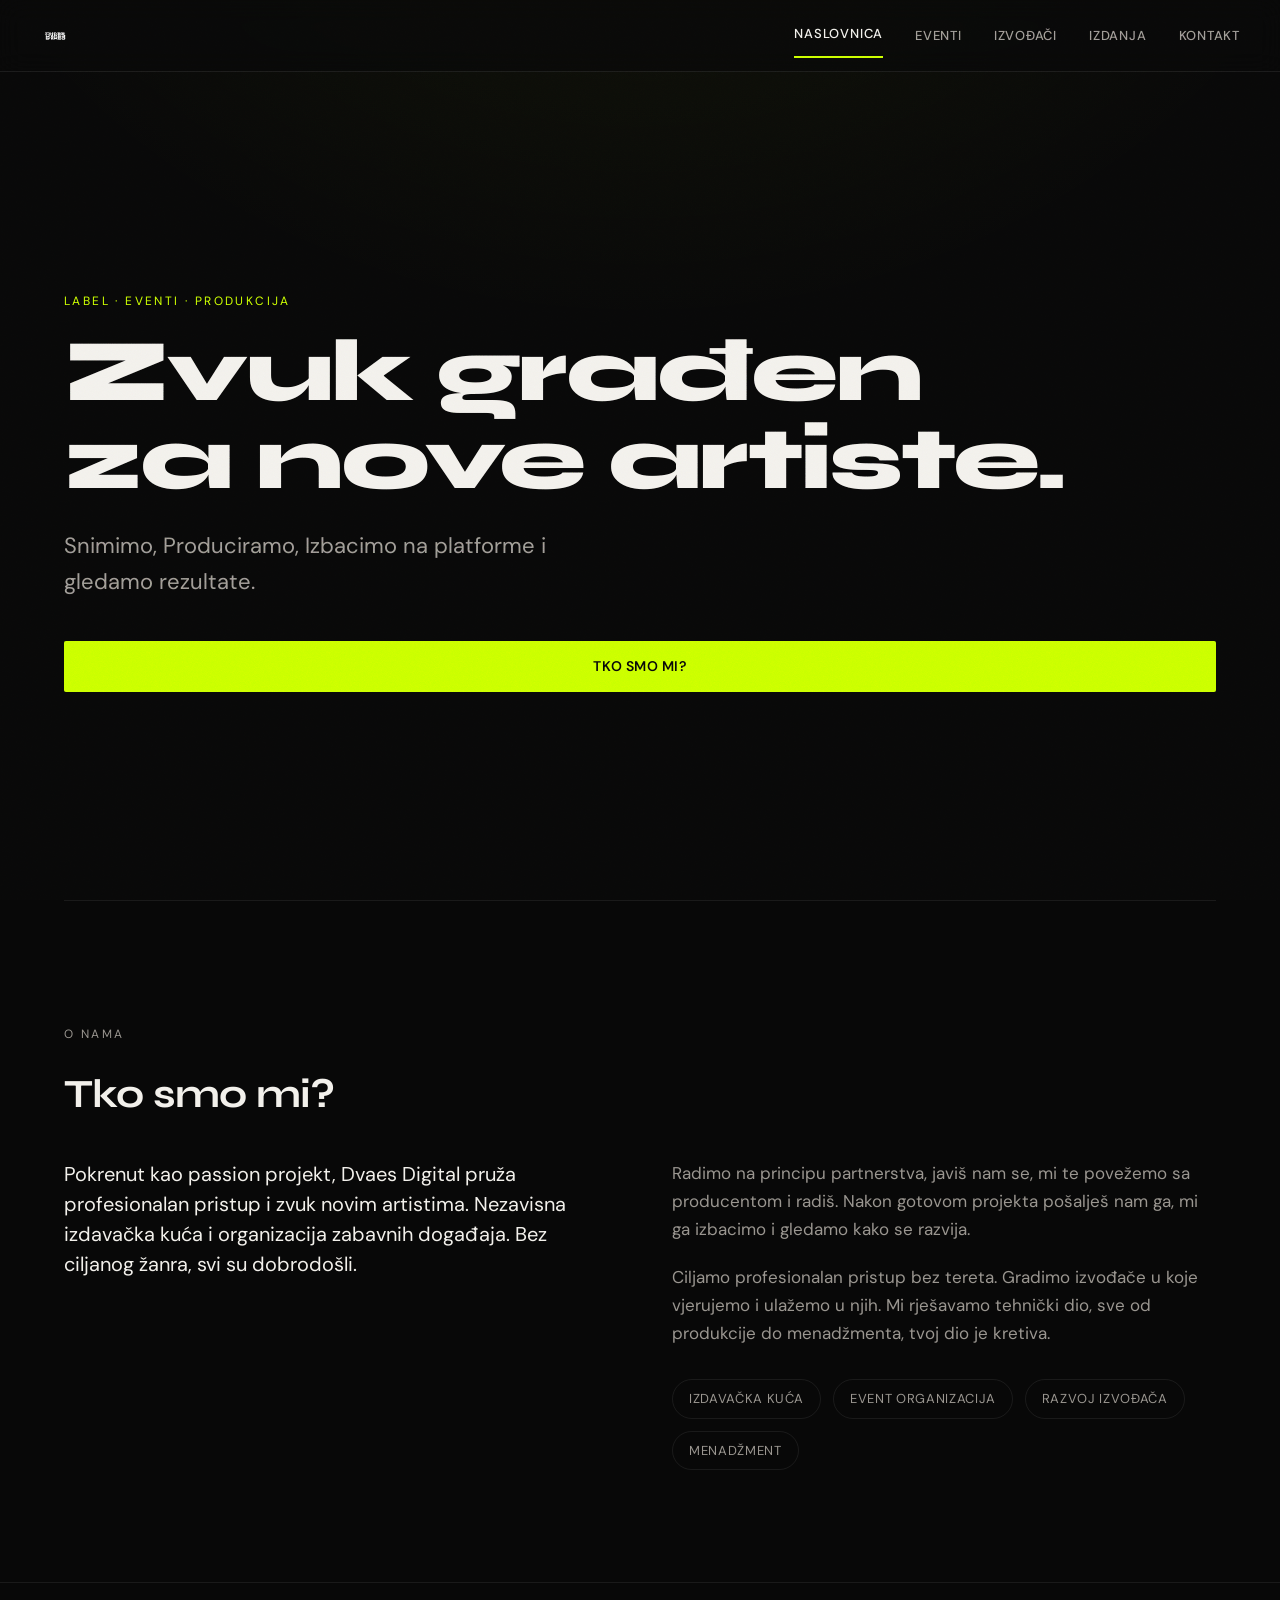
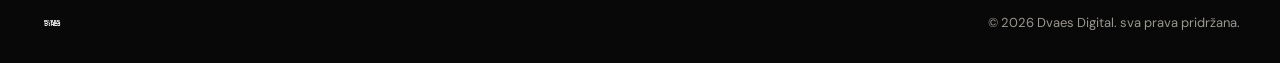
==== index.html @ 8354d645 "Add files via upload" ====
<!DOCTYPE html>
<html lang="en">
  <head>
    <meta charset="UTF-8" />
    <meta
      name="viewport"
      content="width=device-width, initial-scale=1.0, viewport-fit=cover"
    />
    <meta name="theme-color" content="#080808" />
    <meta name="color-scheme" content="dark" />
    <meta
      name="description"
      content="Dvaes Digital — independent label and event organization."
    />
    <title>Dvaes Digital — Label &amp; Events</title>
    <link rel="preconnect" href="https://fonts.googleapis.com" />
    <link rel="preconnect" href="https://fonts.gstatic.com" crossorigin />
    <link
      href="https://fonts.googleapis.com/css2?family=DM+Sans:ital,opsz,wght@0,9..40,400;0,9..40,500;0,9..40,600;1,9..40,400&family=Syne:wght@700;800&display=swap"
      rel="stylesheet"
    />
    <link rel="stylesheet" href="css/styles.css" />
  </head>
  <body class="grain-bg">
    <header class="site-header">
      <a href="index.html" class="logo">
        <img src="logo.png" alt="Dvaes Digital" class="logo__img" />
      </a>
      <button
        type="button"
        class="nav-toggle"
        aria-expanded="false"
        aria-controls="site-nav"
      >
        -
      </button>
      <nav id="site-nav" aria-label="Main">
        <ul class="site-nav">
          <li><a href="index.html" aria-current="page">Naslovnica</a></li>
          <li><a href="events.html">Eventi</a></li>
          <li><a href="artists.html">Izvođači</a></li>
          <li><a href="releases.html">Izdanja</a></li>
          <li><a href="contact.html">Kontakt</a></li>
        </ul>
      </nav>
    </header>

    <main>
      <section class="hero container">
        <p class="hero-eyebrow">Label · Eventi · Produkcija</p>
        <h1 class="hero-title">Zvuk građen za nove artiste.</h1>
        <p class="hero-tagline">
          Snimimo, Produciramo, Izbacimo na platforme i
          gledamo rezultate.
        </p>
        <a href="#who-we-are" class="hero-cta">Tko smo mi?</a>
      </section>

      <section id="who-we-are" class="section container">
        <p class="section-label">O nama</p>
        <h2 class="section-title">Tko smo mi?</h2>
        <div class="who-grid">
          <p class="who-lead">
            Pokrenut kao passion projekt, Dvaes Digital pruža profesionalan pristup i zvuk novim artistima. Nezavisna izdavačka kuća i organizacija zabavnih događaja.
            Bez ciljanog žanra, svi su dobrodošli.
          </p>
          <div class="who-body">
            <p>
              Radimo na principu partnerstva, javiš nam se, mi te povežemo sa producentom i radiš. Nakon gotovom projekta pošalješ nam ga, mi ga izbacimo i gledamo kako se razvija.
            </p>
            <p>
              Ciljamo profesionalan pristup bez tereta. Gradimo izvođače u koje vjerujemo i ulažemo u njih. Mi rješavamo tehnički dio, sve od produkcije do menadžmenta, tvoj dio je kretiva.
            </p>
            <div class="who-pillars">
              <span class="pillar">Izdavačka kuća</span>
              <span class="pillar">Event Organizacija</span>
              <span class="pillar">Razvoj izvođača</span>
			  <span class="pillar">Menadžment</span>
            </div>
          </div>
        </div>
      </section>
    </main>

    <footer class="site-footer">
      <a href="index.html" class="logo">
        <img src="logo.png" alt="Dvaes Digital" class="logo__img logo__img--footer" />
      </a>
      <span>&copy; <span id="year"></span> Dvaes Digital. sva prava pridržana.</span>
    </footer>

    <script>
      document.getElementById("year").textContent = new Date().getFullYear();
    </script>
    <script src="js/main.js"></script>
  </body>
</html>
---- css/styles.css ----
/* Dvaes Digital — shared styles */

:root {
  --bg: #080808;
  --bg-elevated: #121212;
  --text: #f2f0eb;
  --text-muted: #9a9690;
  --accent: #c8ff00;
  --accent-dim: rgba(200, 255, 0, 0.15);
  --border: rgba(242, 240, 235, 0.08);
  --font-display: "Syne", system-ui, sans-serif;
  --font-body: "DM Sans", system-ui, sans-serif;
  --nav-height: 3.75rem;
  --max-width: 72rem;
  --page-pad: max(1rem, env(safe-area-inset-left, 0px));
  --page-pad-right: max(1rem, env(safe-area-inset-right, 0px));
  --tap-min: 2.75rem;
  --nav-break: 56.25rem;
  --header-offset: calc(var(--nav-height) + env(safe-area-inset-top, 0px));
}

@media (min-width: 768px) {
  :root {
    --nav-height: 4.5rem;
  }
}

*,
*::before,
*::after {
  box-sizing: border-box;
}

html {
  scroll-behavior: smooth;
  -webkit-text-size-adjust: 100%;
  text-size-adjust: 100%;
  overflow-x: clip;
}

body {
  margin: 0;
  min-height: 100vh;
  min-height: 100dvh;
  font-family: var(--font-body);
  font-size: clamp(1rem, 0.95rem + 0.25vw, 1.0625rem);
  line-height: 1.65;
  color: var(--text);
  background-color: var(--bg);
  position: relative;
  overflow-x: clip;
}

body.nav-open {
  overflow: hidden;
}

@media (prefers-reduced-motion: reduce) {
  html {
    scroll-behavior: auto;
  }

  *,
  *::before,
  *::after {
    animation-duration: 0.01ms !important;
    animation-iteration-count: 1 !important;
    transition-duration: 0.01ms !important;
  }
}

/* Film grain overlay */
body::before {
  content: "";
  position: fixed;
  inset: 0;
  z-index: 9999;
  pointer-events: none;
  opacity: 0.35;
  background-image: url("data:image/svg+xml,%3Csvg viewBox='0 0 256 256' xmlns='http://www.w3.org/2000/svg'%3E%3Cfilter id='n'%3E%3CfeTurbulence type='fractalNoise' baseFrequency='0.85' numOctaves='4' stitchTiles='stitch'/%3E%3C/filter%3E%3Crect width='100%25' height='100%25' filter='url(%23n)'/%3E%3C/svg%3E");
  background-repeat: repeat;
  background-size: 180px 180px;
  mix-blend-mode: overlay;
}

.grain-bg {
  position: relative;
  background:
    radial-gradient(ellipse 120% 80% at 50% -20%, rgba(200, 255, 0, 0.06), transparent 50%),
    var(--bg);
}

a {
  color: inherit;
  text-decoration: none;
}

img {
  max-width: 100%;
  height: auto;
  display: block;
}

/* Navigation */
.site-header {
  position: fixed;
  top: 0;
  left: 0;
  right: 0;
  z-index: 100;
  min-height: var(--header-offset);
  display: flex;
  align-items: center;
  justify-content: space-between;
  padding-top: env(safe-area-inset-top, 0px);
  padding-bottom: 0;
  padding-left: max(clamp(1rem, 4vw, 2.5rem), env(safe-area-inset-left, 0px));
  padding-right: max(clamp(1rem, 4vw, 2.5rem), env(safe-area-inset-right, 0px));
  background: rgba(8, 8, 8, 0.75);
  backdrop-filter: blur(12px);
  -webkit-backdrop-filter: blur(12px);
  border-bottom: 1px solid var(--border);
  gap: 0.75rem;
}

.site-header .logo {
  min-width: 0;
  max-width: 55%;
}

.logo {
  display: inline-flex;
  align-items: center;
  flex-shrink: 0;
  line-height: 0;
}

.logo__img {
  display: block;
  width: auto;
  height: clamp(1.375rem, 3.2vw, 1.875rem);
  max-width: min(10.5rem, 38vw);
  object-fit: contain;
  object-position: left center;
}

.logo__img--footer {
  height: clamp(1.25rem, 2.5vw, 1.5rem);
  max-width: min(8.5rem, 32vw);
  opacity: 0.92;
}

.nav-toggle {
  display: none;
  flex-shrink: 0;
  background: none;
  border: 1px solid var(--border);
  color: var(--text);
  min-height: var(--tap-min);
  min-width: var(--tap-min);
  padding: 0.5rem 0.875rem;
  font-family: var(--font-body);
  font-size: 0.875rem;
  cursor: pointer;
  border-radius: 4px;
  -webkit-tap-highlight-color: transparent;
}

.site-nav {
  display: flex;
  gap: clamp(1rem, 3vw, 2rem);
  list-style: none;
  margin: 0;
  padding: 0;
}

.site-nav a {
  display: inline-flex;
  align-items: center;
  min-height: var(--tap-min);
  font-size: 0.8125rem;
  font-weight: 500;
  letter-spacing: 0.06em;
  text-transform: uppercase;
  color: var(--text-muted);
  transition: color 0.2s;
  -webkit-tap-highlight-color: transparent;
}

.site-nav a:hover,
.site-nav a[aria-current="page"] {
  color: var(--text);
}

.site-nav a[aria-current="page"] {
  box-shadow: inset 0 -2px 0 var(--accent);
  padding-bottom: 0.25rem;
}

main {
  padding-top: var(--header-offset);
}

.container {
  width: min(100% - var(--page-pad) - var(--page-pad-right), var(--max-width));
  margin-inline: auto;
  padding-inline: 0;
}

/* Landing hero */
.hero {
  min-height: calc(100vh - var(--header-offset));
  min-height: calc(100dvh - var(--header-offset));
  display: flex;
  flex-direction: column;
  justify-content: center;
  padding: clamp(2rem, 8vw, 6rem) 0;
}

.hero-eyebrow {
  font-size: 0.75rem;
  letter-spacing: 0.2em;
  text-transform: uppercase;
  color: var(--accent);
  margin-bottom: 1rem;
}

.hero-title {
  font-family: var(--font-display);
  font-weight: 800;
  font-size: clamp(2rem, 8vw + 0.5rem, 5.5rem);
  line-height: 1;
  letter-spacing: -0.03em;
  margin: 0 0 1.5rem;
  max-width: 14ch;
  text-wrap: balance;
}

.hero-tagline {
  font-size: clamp(1.125rem, 2.5vw, 1.375rem);
  color: var(--text-muted);
  max-width: 36ch;
  margin: 0 0 2.5rem;
}

.hero-cta {
  display: inline-flex;
  align-items: center;
  justify-content: center;
  gap: 0.5rem;
  min-height: var(--tap-min);
  padding: 0.875rem 1.5rem;
  -webkit-tap-highlight-color: transparent;
  background: var(--accent);
  color: var(--bg);
  font-weight: 600;
  font-size: 0.875rem;
  letter-spacing: 0.04em;
  text-transform: uppercase;
  border-radius: 2px;
  transition: transform 0.2s, box-shadow 0.2s;
}

.hero-cta:hover {
  transform: translateY(-2px);
  box-shadow: 0 8px 24px var(--accent-dim);
}

/* Who we are */
.section {
  padding: clamp(4rem, 10vw, 7rem) 0;
  border-top: 1px solid var(--border);
}

.section-label {
  font-size: 0.75rem;
  letter-spacing: 0.2em;
  text-transform: uppercase;
  color: var(--text-muted);
  margin-bottom: 1rem;
}

.section-title {
  font-family: var(--font-display);
  font-weight: 700;
  font-size: clamp(1.75rem, 4vw, 2.5rem);
  letter-spacing: -0.02em;
  margin: 0 0 2rem;
}

.who-grid {
  display: grid;
  gap: 2.5rem;
}

@media (min-width: 768px) {
  .who-grid {
    grid-template-columns: 1fr 1fr;
    gap: 4rem;
    align-items: start;
  }
}

.who-lead {
  font-size: clamp(1.0625rem, 2vw + 0.5rem, 1.25rem);
  line-height: 1.5;
  margin: 0;
}

.who-body p {
  margin: 0 0 1.25rem;
  color: var(--text-muted);
}

.who-pillars {
  display: flex;
  flex-wrap: wrap;
  gap: 0.75rem;
  margin-top: 2rem;
}

.pillar {
  padding: 0.5rem 1rem;
  border: 1px solid var(--border);
  font-size: 0.8125rem;
  letter-spacing: 0.05em;
  text-transform: uppercase;
  color: var(--text-muted);
  border-radius: 999px;
}

/* Page header (inner pages) */
.page-hero {
  padding: clamp(3rem, 8vw, 5rem) 0 clamp(2rem, 5vw, 3rem);
}

.page-hero h1 {
  font-family: var(--font-display);
  font-weight: 800;
  font-size: clamp(2.25rem, 6vw, 3.5rem);
  letter-spacing: -0.03em;
  margin: 0 0 0.75rem;
}

.page-hero p {
  margin: 0;
  color: var(--text-muted);
  max-width: 42ch;
}

/* Cards grid */
.card-grid {
  display: grid;
  gap: 1.5rem;
  padding-bottom: clamp(4rem, 10vw, 6rem);
}

@media (min-width: 640px) {
  .card-grid {
    grid-template-columns: repeat(2, 1fr);
  }
}

@media (min-width: 960px) {
  .card-grid--3 {
    grid-template-columns: repeat(3, 1fr);
  }
}

.card {
  background: var(--bg-elevated);
  border: 1px solid var(--border);
  border-radius: 4px;
  overflow: hidden;
  transition: border-color 0.2s, transform 0.2s;
}

.card:hover {
  border-color: rgba(200, 255, 0, 0.25);
  transform: translateY(-2px);
}

.card-media {
  aspect-ratio: 16 / 10;
  background: linear-gradient(135deg, #1a1a1a 0%, #0d0d0d 100%);
  display: flex;
  align-items: center;
  justify-content: center;
  font-family: var(--font-display);
  font-size: 2rem;
  font-weight: 800;
  color: rgba(242, 240, 235, 0.06);
  letter-spacing: -0.05em;
}

.card-body {
  padding: clamp(1rem, 3vw, 1.25rem) clamp(1rem, 3vw, 1.5rem) clamp(1.25rem, 3vw, 1.5rem);
}

.card-meta {
  font-size: 0.6875rem;
  letter-spacing: 0.12em;
  text-transform: uppercase;
  color: var(--accent);
  margin-bottom: 0.5rem;
}

.card-title {
  font-family: var(--font-display);
  font-weight: 700;
  font-size: 1.125rem;
  margin: 0 0 0.5rem;
}

.card-text {
  margin: 0;
  font-size: 0.9375rem;
  color: var(--text-muted);
}

/* Artist cards */
.artist-card .card-media {
  aspect-ratio: 1;
  font-size: 3rem;
}

/* Release cards */
.release-card .card-media {
  aspect-ratio: 1;
}

/* Contact */
.contact-layout {
  display: grid;
  gap: 3rem;
  padding-bottom: clamp(4rem, 10vw, 6rem);
}

@media (min-width: 768px) {
  .contact-layout {
    grid-template-columns: 1fr 1.2fr;
    align-items: start;
  }
}

.contact-block h2 {
  font-family: var(--font-display);
  font-size: 1.25rem;
  margin: 0 0 1rem;
}

.contact-block p,
.contact-block a {
  color: var(--text-muted);
}

.contact-block a:hover {
  color: var(--accent);
}

.contact-list {
  list-style: none;
  margin: 1.5rem 0 0;
  padding: 0;
}

.contact-list li {
  margin-bottom: 0.75rem;
}

.contact-form {
  display: flex;
  flex-direction: column;
  gap: 1.25rem;
}

.contact-form label {
  display: flex;
  flex-direction: column;
  gap: 0.5rem;
  font-size: 0.8125rem;
  letter-spacing: 0.04em;
  text-transform: uppercase;
  color: var(--text-muted);
}

.contact-form input,
.contact-form textarea,
.contact-form select {
  font-family: var(--font-body);
  font-size: max(1rem, 16px);
  padding: 0.875rem 1rem;
  width: 100%;
  max-width: 100%;
  background: var(--bg-elevated);
  border: 1px solid var(--border);
  border-radius: 4px;
  color: var(--text);
  transition: border-color 0.2s;
}

.contact-form input:focus,
.contact-form textarea:focus,
.contact-form select:focus {
  outline: none;
  border-color: rgba(200, 255, 0, 0.4);
}

.contact-form textarea {
  min-height: 8rem;
  resize: vertical;
}

.btn-submit {
  align-self: stretch;
  min-height: var(--tap-min);
  padding: 0.875rem 2rem;
  background: transparent;
  border: 1px solid var(--accent);
  color: var(--accent);
  font-family: var(--font-body);
  font-weight: 600;
  font-size: 0.875rem;
  letter-spacing: 0.06em;
  text-transform: uppercase;
  cursor: pointer;
  border-radius: 2px;
  transition: background 0.2s, color 0.2s;
  -webkit-tap-highlight-color: transparent;
}

@media (min-width: 480px) {
  .btn-submit {
    align-self: flex-start;
  }
}

.btn-submit:hover {
  background: var(--accent);
  color: var(--bg);
}

.form-note {
  font-size: 0.8125rem;
  color: var(--text-muted);
  margin: 0;
}

/* Footer */
.site-footer {
  border-top: 1px solid var(--border);
  padding:
    1.75rem
    max(clamp(1rem, 4vw, 2.5rem), env(safe-area-inset-right, 0px))
    max(1.75rem, env(safe-area-inset-bottom, 0px))
    max(clamp(1rem, 4vw, 2.5rem), env(safe-area-inset-left, 0px));
  display: flex;
  flex-wrap: wrap;
  justify-content: space-between;
  align-items: center;
  gap: 1.25rem;
  font-size: 0.8125rem;
  color: var(--text-muted);
}

.site-footer > span:last-child {
  line-height: 1.5;
  max-width: 100%;
}

/* Desktop nav */
@media (min-width: 56.26rem) {
  .site-header nav {
    display: flex;
    align-items: center;
  }

  .site-nav {
    flex-wrap: wrap;
    justify-content: flex-end;
  }
}

/* Mobile & tablet nav */
@media (max-width: 56.25rem) {
  .nav-toggle {
    display: inline-flex;
    align-items: center;
    justify-content: center;
  }

  .site-nav {
    position: fixed;
    top: var(--header-offset);
    left: 0;
    right: 0;
    z-index: 99;
    flex-direction: column;
    align-items: stretch;
    gap: 0.25rem;
    padding:
      1rem
      max(1.25rem, env(safe-area-inset-right, 0px))
      1.5rem
      max(1.25rem, env(safe-area-inset-left, 0px));
    max-height: calc(100dvh - var(--header-offset));
    overflow-y: auto;
    -webkit-overflow-scrolling: touch;
    background: rgba(8, 8, 8, 0.98);
    border-bottom: 1px solid var(--border);
    box-shadow: 0 12px 40px rgba(0, 0, 0, 0.45);
    transform: translateY(-120%);
    opacity: 0;
    pointer-events: none;
    transition: transform 0.25s, opacity 0.25s;
  }

  .site-nav a {
    width: 100%;
    padding: 0.35rem 0;
    font-size: 0.9375rem;
  }

  .site-nav a[aria-current="page"] {
    box-shadow: none;
    padding-left: 0.75rem;
    border-left: 2px solid var(--accent);
  }

  .site-nav.is-open {
    transform: translateY(0);
    opacity: 1;
    pointer-events: auto;
  }
}

@media (max-width: 380px) {
  .hero-eyebrow {
    letter-spacing: 0.12em;
    font-size: 0.6875rem;
  }

  .site-header .logo {
    max-width: 48%;
  }

  .logo__img {
    max-width: min(9rem, 100%);
  }
}

@media (min-width: 120rem) {
  :root {
    --max-width: 80rem;
  }
}

.empty-state {
  padding: 2rem;
  text-align: center;
  color: var(--text-muted);
  border: 1px dashed var(--border);
  border-radius: 4px;
  grid-column: 1 / -1;
}
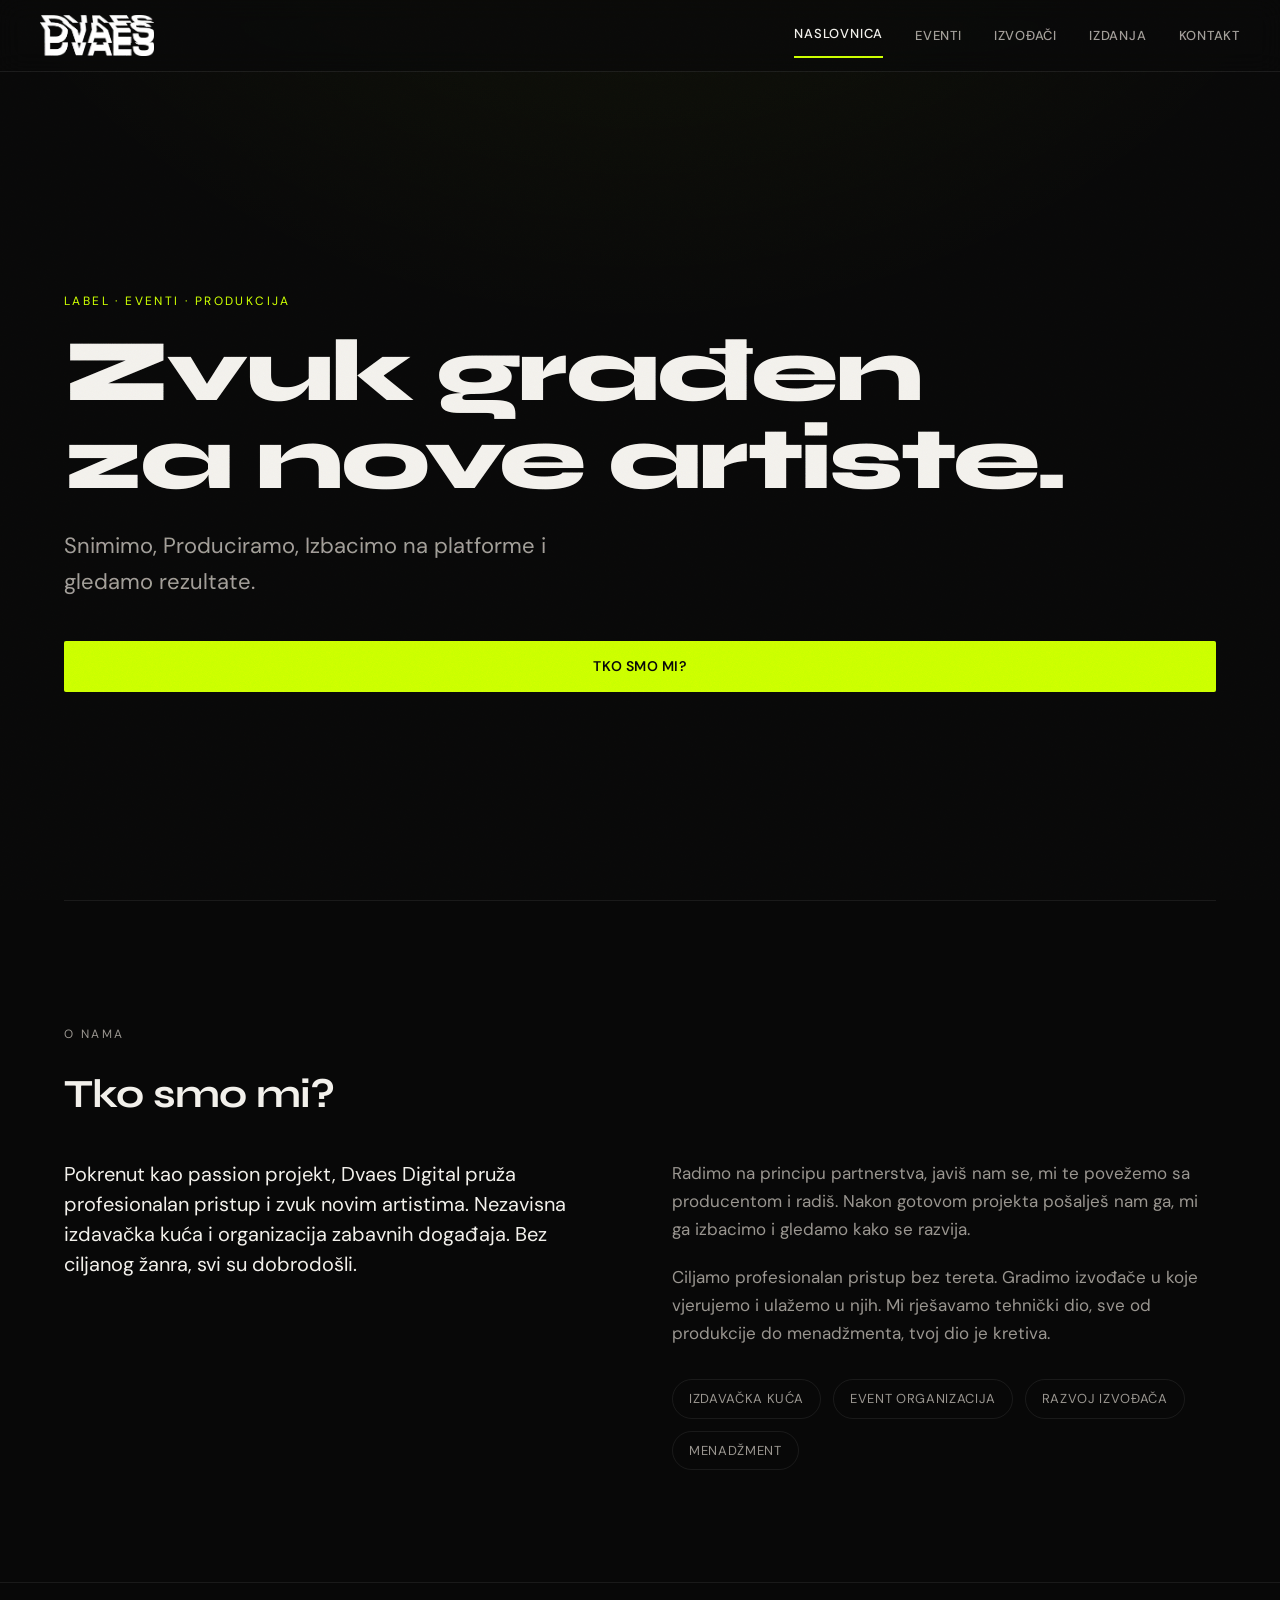
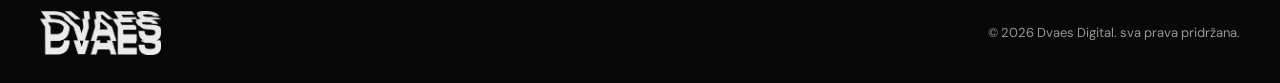
==== commit f39cd655: "Add files via upload" ====
--- a/index.html
+++ b/index.html
@@ -1,97 +1,100 @@
-<!DOCTYPE html>
-<html lang="en">
-  <head>
-    <meta charset="UTF-8" />
-    <meta
-      name="viewport"
-      content="width=device-width, initial-scale=1.0, viewport-fit=cover"
-    />
-    <meta name="theme-color" content="#080808" />
-    <meta name="color-scheme" content="dark" />
-    <meta
-      name="description"
-      content="Dvaes Digital — independent label and event organization."
-    />
-    <title>Dvaes Digital — Label &amp; Events</title>
-    <link rel="preconnect" href="https://fonts.googleapis.com" />
-    <link rel="preconnect" href="https://fonts.gstatic.com" crossorigin />
-    <link
-      href="https://fonts.googleapis.com/css2?family=DM+Sans:ital,opsz,wght@0,9..40,400;0,9..40,500;0,9..40,600;1,9..40,400&family=Syne:wght@700;800&display=swap"
-      rel="stylesheet"
-    />
-    <link rel="stylesheet" href="css/styles.css" />
-  </head>
-  <body class="grain-bg">
-    <header class="site-header">
-      <a href="index.html" class="logo">
-        <img src="logo.png" alt="Dvaes Digital" class="logo__img" />
-      </a>
-      <button
-        type="button"
-        class="nav-toggle"
-        aria-expanded="false"
-        aria-controls="site-nav"
-      >
-        -
-      </button>
-      <nav id="site-nav" aria-label="Main">
-        <ul class="site-nav">
-          <li><a href="index.html" aria-current="page">Naslovnica</a></li>
-          <li><a href="events.html">Eventi</a></li>
-          <li><a href="artists.html">Izvođači</a></li>
-          <li><a href="releases.html">Izdanja</a></li>
-          <li><a href="contact.html">Kontakt</a></li>
-        </ul>
-      </nav>
-    </header>
-
-    <main>
-      <section class="hero container">
-        <p class="hero-eyebrow">Label · Eventi · Produkcija</p>
-        <h1 class="hero-title">Zvuk građen za nove artiste.</h1>
-        <p class="hero-tagline">
-          Snimimo, Produciramo, Izbacimo na platforme i
-          gledamo rezultate.
-        </p>
-        <a href="#who-we-are" class="hero-cta">Tko smo mi?</a>
-      </section>
-
-      <section id="who-we-are" class="section container">
-        <p class="section-label">O nama</p>
-        <h2 class="section-title">Tko smo mi?</h2>
-        <div class="who-grid">
-          <p class="who-lead">
-            Pokrenut kao passion projekt, Dvaes Digital pruža profesionalan pristup i zvuk novim artistima. Nezavisna izdavačka kuća i organizacija zabavnih događaja.
-            Bez ciljanog žanra, svi su dobrodošli.
-          </p>
-          <div class="who-body">
-            <p>
-              Radimo na principu partnerstva, javiš nam se, mi te povežemo sa producentom i radiš. Nakon gotovom projekta pošalješ nam ga, mi ga izbacimo i gledamo kako se razvija.
-            </p>
-            <p>
-              Ciljamo profesionalan pristup bez tereta. Gradimo izvođače u koje vjerujemo i ulažemo u njih. Mi rješavamo tehnički dio, sve od produkcije do menadžmenta, tvoj dio je kretiva.
-            </p>
-            <div class="who-pillars">
-              <span class="pillar">Izdavačka kuća</span>
-              <span class="pillar">Event Organizacija</span>
-              <span class="pillar">Razvoj izvođača</span>
-			  <span class="pillar">Menadžment</span>
-            </div>
-          </div>
-        </div>
-      </section>
-    </main>
-
-    <footer class="site-footer">
-      <a href="index.html" class="logo">
-        <img src="logo.png" alt="Dvaes Digital" class="logo__img logo__img--footer" />
-      </a>
-      <span>&copy; <span id="year"></span> Dvaes Digital. sva prava pridržana.</span>
-    </footer>
-
-    <script>
-      document.getElementById("year").textContent = new Date().getFullYear();
-    </script>
-    <script src="js/main.js"></script>
-  </body>
-</html>
+<!DOCTYPE html>
+<html lang="hr">
+  <head>
+    <meta charset="UTF-8" />
+    <meta
+      name="viewport"
+      content="width=device-width, initial-scale=1.0, maximum-scale=1.0, user-scalable=no, viewport-fit=cover"
+    />
+    <meta name="theme-color" content="#080808" />
+    <meta name="color-scheme" content="dark" />
+    <meta
+      name="description"
+      content="Dvaes Digital — independent label and event organization."
+    />
+    <title>Dvaes Digital — Label &amp; Events</title>
+    <link rel="preconnect" href="https://fonts.googleapis.com" />
+    <link rel="preconnect" href="https://fonts.gstatic.com" crossorigin />
+    <link
+      href="https://fonts.googleapis.com/css2?family=DM+Sans:ital,opsz,wght@0,9..40,400;0,9..40,500;0,9..40,600;1,9..40,400&family=Syne:wght@700;800&display=swap"
+      rel="stylesheet"
+    />
+    <link rel="stylesheet" href="css/styles.css" />
+  </head>
+  <body class="grain-bg">
+    <header class="site-header">
+      <a href="index.html" class="logo">
+        <img src="logo.png" alt="Dvaes Digital" class="logo__img" />
+      </a>
+      <button
+        type="button"
+        class="nav-toggle"
+        aria-expanded="false"
+        aria-controls="site-nav"
+        aria-label="Izbornik"
+      >
+        <span class="nav-toggle__bar"></span>
+        <span class="nav-toggle__bar"></span>
+        <span class="nav-toggle__bar"></span>
+      </button>
+      <nav id="site-nav" aria-label="Main">
+        <ul class="site-nav">
+          <li><a href="index.html" aria-current="page">Naslovnica</a></li>
+          <li><a href="events.html">Eventi</a></li>
+          <li><a href="artists.html">Izvođači</a></li>
+          <li><a href="releases.html">Izdanja</a></li>
+          <li><a href="contact.html">Kontakt</a></li>
+        </ul>
+      </nav>
+    </header>
+
+    <main>
+      <section class="hero container">
+        <p class="hero-eyebrow">Label · Eventi · Produkcija</p>
+        <h1 class="hero-title">Zvuk građen za nove artiste.</h1>
+        <p class="hero-tagline">
+          Snimimo, Produciramo, Izbacimo na platforme i
+          gledamo rezultate.
+        </p>
+        <a href="#who-we-are" class="hero-cta">Tko smo mi?</a>
+      </section>
+
+      <section id="who-we-are" class="section container">
+        <p class="section-label">O nama</p>
+        <h2 class="section-title">Tko smo mi?</h2>
+        <div class="who-grid">
+          <p class="who-lead">
+            Pokrenut kao passion projekt, Dvaes Digital pruža profesionalan pristup i zvuk novim artistima. Nezavisna izdavačka kuća i organizacija zabavnih događaja.
+            Bez ciljanog žanra, svi su dobrodošli.
+          </p>
+          <div class="who-body">
+            <p>
+              Radimo na principu partnerstva, javiš nam se, mi te povežemo sa producentom i radiš. Nakon gotovom projekta pošalješ nam ga, mi ga izbacimo i gledamo kako se razvija.
+            </p>
+            <p>
+              Ciljamo profesionalan pristup bez tereta. Gradimo izvođače u koje vjerujemo i ulažemo u njih. Mi rješavamo tehnički dio, sve od produkcije do menadžmenta, tvoj dio je kretiva.
+            </p>
+            <div class="who-pillars">
+              <span class="pillar">Izdavačka kuća</span>
+              <span class="pillar">Event Organizacija</span>
+              <span class="pillar">Razvoj izvođača</span>
+			  <span class="pillar">Menadžment</span>
+            </div>
+          </div>
+        </div>
+      </section>
+    </main>
+
+    <footer class="site-footer">
+      <a href="index.html" class="logo">
+        <img src="logo.png" alt="Dvaes Digital" class="logo__img logo__img--footer" />
+      </a>
+      <span>&copy; <span id="year"></span> Dvaes Digital. sva prava pridržana.</span>
+    </footer>
+
+    <script>
+      document.getElementById("year").textContent = new Date().getFullYear();
+    </script>
+    <script src="js/main.js"></script>
+  </body>
+</html>
--- a/css/styles.css
+++ b/css/styles.css
@@ -1,665 +1,899 @@
-/* Dvaes Digital — shared styles */
-
-:root {
-  --bg: #080808;
-  --bg-elevated: #121212;
-  --text: #f2f0eb;
-  --text-muted: #9a9690;
-  --accent: #c8ff00;
-  --accent-dim: rgba(200, 255, 0, 0.15);
-  --border: rgba(242, 240, 235, 0.08);
-  --font-display: "Syne", system-ui, sans-serif;
-  --font-body: "DM Sans", system-ui, sans-serif;
-  --nav-height: 3.75rem;
-  --max-width: 72rem;
-  --page-pad: max(1rem, env(safe-area-inset-left, 0px));
-  --page-pad-right: max(1rem, env(safe-area-inset-right, 0px));
-  --tap-min: 2.75rem;
-  --nav-break: 56.25rem;
-  --header-offset: calc(var(--nav-height) + env(safe-area-inset-top, 0px));
-}
-
-@media (min-width: 768px) {
-  :root {
-    --nav-height: 4.5rem;
-  }
-}
-
-*,
-*::before,
-*::after {
-  box-sizing: border-box;
-}
-
-html {
-  scroll-behavior: smooth;
-  -webkit-text-size-adjust: 100%;
-  text-size-adjust: 100%;
-  overflow-x: clip;
-}
-
-body {
-  margin: 0;
-  min-height: 100vh;
-  min-height: 100dvh;
-  font-family: var(--font-body);
-  font-size: clamp(1rem, 0.95rem + 0.25vw, 1.0625rem);
-  line-height: 1.65;
-  color: var(--text);
-  background-color: var(--bg);
-  position: relative;
-  overflow-x: clip;
-}
-
-body.nav-open {
-  overflow: hidden;
-}
-
-@media (prefers-reduced-motion: reduce) {
-  html {
-    scroll-behavior: auto;
-  }
-
-  *,
-  *::before,
-  *::after {
-    animation-duration: 0.01ms !important;
-    animation-iteration-count: 1 !important;
-    transition-duration: 0.01ms !important;
-  }
-}
-
-/* Film grain overlay */
-body::before {
-  content: "";
-  position: fixed;
-  inset: 0;
-  z-index: 9999;
-  pointer-events: none;
-  opacity: 0.35;
-  background-image: url("data:image/svg+xml,%3Csvg viewBox='0 0 256 256' xmlns='http://www.w3.org/2000/svg'%3E%3Cfilter id='n'%3E%3CfeTurbulence type='fractalNoise' baseFrequency='0.85' numOctaves='4' stitchTiles='stitch'/%3E%3C/filter%3E%3Crect width='100%25' height='100%25' filter='url(%23n)'/%3E%3C/svg%3E");
-  background-repeat: repeat;
-  background-size: 180px 180px;
-  mix-blend-mode: overlay;
-}
-
-.grain-bg {
-  position: relative;
-  background:
-    radial-gradient(ellipse 120% 80% at 50% -20%, rgba(200, 255, 0, 0.06), transparent 50%),
-    var(--bg);
-}
-
-a {
-  color: inherit;
-  text-decoration: none;
-}
-
-img {
-  max-width: 100%;
-  height: auto;
-  display: block;
-}
-
-/* Navigation */
-.site-header {
-  position: fixed;
-  top: 0;
-  left: 0;
-  right: 0;
-  z-index: 100;
-  min-height: var(--header-offset);
-  display: flex;
-  align-items: center;
-  justify-content: space-between;
-  padding-top: env(safe-area-inset-top, 0px);
-  padding-bottom: 0;
-  padding-left: max(clamp(1rem, 4vw, 2.5rem), env(safe-area-inset-left, 0px));
-  padding-right: max(clamp(1rem, 4vw, 2.5rem), env(safe-area-inset-right, 0px));
-  background: rgba(8, 8, 8, 0.75);
-  backdrop-filter: blur(12px);
-  -webkit-backdrop-filter: blur(12px);
-  border-bottom: 1px solid var(--border);
-  gap: 0.75rem;
-}
-
-.site-header .logo {
-  min-width: 0;
-  max-width: 55%;
-}
-
-.logo {
-  display: inline-flex;
-  align-items: center;
-  flex-shrink: 0;
-  line-height: 0;
-}
-
-.logo__img {
-  display: block;
-  width: auto;
-  height: clamp(1.375rem, 3.2vw, 1.875rem);
-  max-width: min(10.5rem, 38vw);
-  object-fit: contain;
-  object-position: left center;
-}
-
-.logo__img--footer {
-  height: clamp(1.25rem, 2.5vw, 1.5rem);
-  max-width: min(8.5rem, 32vw);
-  opacity: 0.92;
-}
-
-.nav-toggle {
-  display: none;
-  flex-shrink: 0;
-  background: none;
-  border: 1px solid var(--border);
-  color: var(--text);
-  min-height: var(--tap-min);
-  min-width: var(--tap-min);
-  padding: 0.5rem 0.875rem;
-  font-family: var(--font-body);
-  font-size: 0.875rem;
-  cursor: pointer;
-  border-radius: 4px;
-  -webkit-tap-highlight-color: transparent;
-}
-
-.site-nav {
-  display: flex;
-  gap: clamp(1rem, 3vw, 2rem);
-  list-style: none;
-  margin: 0;
-  padding: 0;
-}
-
-.site-nav a {
-  display: inline-flex;
-  align-items: center;
-  min-height: var(--tap-min);
-  font-size: 0.8125rem;
-  font-weight: 500;
-  letter-spacing: 0.06em;
-  text-transform: uppercase;
-  color: var(--text-muted);
-  transition: color 0.2s;
-  -webkit-tap-highlight-color: transparent;
-}
-
-.site-nav a:hover,
-.site-nav a[aria-current="page"] {
-  color: var(--text);
-}
-
-.site-nav a[aria-current="page"] {
-  box-shadow: inset 0 -2px 0 var(--accent);
-  padding-bottom: 0.25rem;
-}
-
-main {
-  padding-top: var(--header-offset);
-}
-
-.container {
-  width: min(100% - var(--page-pad) - var(--page-pad-right), var(--max-width));
-  margin-inline: auto;
-  padding-inline: 0;
-}
-
-/* Landing hero */
-.hero {
-  min-height: calc(100vh - var(--header-offset));
-  min-height: calc(100dvh - var(--header-offset));
-  display: flex;
-  flex-direction: column;
-  justify-content: center;
-  padding: clamp(2rem, 8vw, 6rem) 0;
-}
-
-.hero-eyebrow {
-  font-size: 0.75rem;
-  letter-spacing: 0.2em;
-  text-transform: uppercase;
-  color: var(--accent);
-  margin-bottom: 1rem;
-}
-
-.hero-title {
-  font-family: var(--font-display);
-  font-weight: 800;
-  font-size: clamp(2rem, 8vw + 0.5rem, 5.5rem);
-  line-height: 1;
-  letter-spacing: -0.03em;
-  margin: 0 0 1.5rem;
-  max-width: 14ch;
-  text-wrap: balance;
-}
-
-.hero-tagline {
-  font-size: clamp(1.125rem, 2.5vw, 1.375rem);
-  color: var(--text-muted);
-  max-width: 36ch;
-  margin: 0 0 2.5rem;
-}
-
-.hero-cta {
-  display: inline-flex;
-  align-items: center;
-  justify-content: center;
-  gap: 0.5rem;
-  min-height: var(--tap-min);
-  padding: 0.875rem 1.5rem;
-  -webkit-tap-highlight-color: transparent;
-  background: var(--accent);
-  color: var(--bg);
-  font-weight: 600;
-  font-size: 0.875rem;
-  letter-spacing: 0.04em;
-  text-transform: uppercase;
-  border-radius: 2px;
-  transition: transform 0.2s, box-shadow 0.2s;
-}
-
-.hero-cta:hover {
-  transform: translateY(-2px);
-  box-shadow: 0 8px 24px var(--accent-dim);
-}
-
-/* Who we are */
-.section {
-  padding: clamp(4rem, 10vw, 7rem) 0;
-  border-top: 1px solid var(--border);
-}
-
-.section-label {
-  font-size: 0.75rem;
-  letter-spacing: 0.2em;
-  text-transform: uppercase;
-  color: var(--text-muted);
-  margin-bottom: 1rem;
-}
-
-.section-title {
-  font-family: var(--font-display);
-  font-weight: 700;
-  font-size: clamp(1.75rem, 4vw, 2.5rem);
-  letter-spacing: -0.02em;
-  margin: 0 0 2rem;
-}
-
-.who-grid {
-  display: grid;
-  gap: 2.5rem;
-}
-
-@media (min-width: 768px) {
-  .who-grid {
-    grid-template-columns: 1fr 1fr;
-    gap: 4rem;
-    align-items: start;
-  }
-}
-
-.who-lead {
-  font-size: clamp(1.0625rem, 2vw + 0.5rem, 1.25rem);
-  line-height: 1.5;
-  margin: 0;
-}
-
-.who-body p {
-  margin: 0 0 1.25rem;
-  color: var(--text-muted);
-}
-
-.who-pillars {
-  display: flex;
-  flex-wrap: wrap;
-  gap: 0.75rem;
-  margin-top: 2rem;
-}
-
-.pillar {
-  padding: 0.5rem 1rem;
-  border: 1px solid var(--border);
-  font-size: 0.8125rem;
-  letter-spacing: 0.05em;
-  text-transform: uppercase;
-  color: var(--text-muted);
-  border-radius: 999px;
-}
-
-/* Page header (inner pages) */
-.page-hero {
-  padding: clamp(3rem, 8vw, 5rem) 0 clamp(2rem, 5vw, 3rem);
-}
-
-.page-hero h1 {
-  font-family: var(--font-display);
-  font-weight: 800;
-  font-size: clamp(2.25rem, 6vw, 3.5rem);
-  letter-spacing: -0.03em;
-  margin: 0 0 0.75rem;
-}
-
-.page-hero p {
-  margin: 0;
-  color: var(--text-muted);
-  max-width: 42ch;
-}
-
-/* Cards grid */
-.card-grid {
-  display: grid;
-  gap: 1.5rem;
-  padding-bottom: clamp(4rem, 10vw, 6rem);
-}
-
-@media (min-width: 640px) {
-  .card-grid {
-    grid-template-columns: repeat(2, 1fr);
-  }
-}
-
-@media (min-width: 960px) {
-  .card-grid--3 {
-    grid-template-columns: repeat(3, 1fr);
-  }
-}
-
-.card {
-  background: var(--bg-elevated);
-  border: 1px solid var(--border);
-  border-radius: 4px;
-  overflow: hidden;
-  transition: border-color 0.2s, transform 0.2s;
-}
-
-.card:hover {
-  border-color: rgba(200, 255, 0, 0.25);
-  transform: translateY(-2px);
-}
-
-.card-media {
-  aspect-ratio: 16 / 10;
-  background: linear-gradient(135deg, #1a1a1a 0%, #0d0d0d 100%);
-  display: flex;
-  align-items: center;
-  justify-content: center;
-  font-family: var(--font-display);
-  font-size: 2rem;
-  font-weight: 800;
-  color: rgba(242, 240, 235, 0.06);
-  letter-spacing: -0.05em;
-}
-
-.card-body {
-  padding: clamp(1rem, 3vw, 1.25rem) clamp(1rem, 3vw, 1.5rem) clamp(1.25rem, 3vw, 1.5rem);
-}
-
-.card-meta {
-  font-size: 0.6875rem;
-  letter-spacing: 0.12em;
-  text-transform: uppercase;
-  color: var(--accent);
-  margin-bottom: 0.5rem;
-}
-
-.card-title {
-  font-family: var(--font-display);
-  font-weight: 700;
-  font-size: 1.125rem;
-  margin: 0 0 0.5rem;
-}
-
-.card-text {
-  margin: 0;
-  font-size: 0.9375rem;
-  color: var(--text-muted);
-}
-
-/* Artist cards */
-.artist-card .card-media {
-  aspect-ratio: 1;
-  font-size: 3rem;
-}
-
-/* Release cards */
-.release-card .card-media {
-  aspect-ratio: 1;
-}
-
-/* Contact */
-.contact-layout {
-  display: grid;
-  gap: 3rem;
-  padding-bottom: clamp(4rem, 10vw, 6rem);
-}
-
-@media (min-width: 768px) {
-  .contact-layout {
-    grid-template-columns: 1fr 1.2fr;
-    align-items: start;
-  }
-}
-
-.contact-block h2 {
-  font-family: var(--font-display);
-  font-size: 1.25rem;
-  margin: 0 0 1rem;
-}
-
-.contact-block p,
-.contact-block a {
-  color: var(--text-muted);
-}
-
-.contact-block a:hover {
-  color: var(--accent);
-}
-
-.contact-list {
-  list-style: none;
-  margin: 1.5rem 0 0;
-  padding: 0;
-}
-
-.contact-list li {
-  margin-bottom: 0.75rem;
-}
-
-.contact-form {
-  display: flex;
-  flex-direction: column;
-  gap: 1.25rem;
-}
-
-.contact-form label {
-  display: flex;
-  flex-direction: column;
-  gap: 0.5rem;
-  font-size: 0.8125rem;
-  letter-spacing: 0.04em;
-  text-transform: uppercase;
-  color: var(--text-muted);
-}
-
-.contact-form input,
-.contact-form textarea,
-.contact-form select {
-  font-family: var(--font-body);
-  font-size: max(1rem, 16px);
-  padding: 0.875rem 1rem;
-  width: 100%;
-  max-width: 100%;
-  background: var(--bg-elevated);
-  border: 1px solid var(--border);
-  border-radius: 4px;
-  color: var(--text);
-  transition: border-color 0.2s;
-}
-
-.contact-form input:focus,
-.contact-form textarea:focus,
-.contact-form select:focus {
-  outline: none;
-  border-color: rgba(200, 255, 0, 0.4);
-}
-
-.contact-form textarea {
-  min-height: 8rem;
-  resize: vertical;
-}
-
-.btn-submit {
-  align-self: stretch;
-  min-height: var(--tap-min);
-  padding: 0.875rem 2rem;
-  background: transparent;
-  border: 1px solid var(--accent);
-  color: var(--accent);
-  font-family: var(--font-body);
-  font-weight: 600;
-  font-size: 0.875rem;
-  letter-spacing: 0.06em;
-  text-transform: uppercase;
-  cursor: pointer;
-  border-radius: 2px;
-  transition: background 0.2s, color 0.2s;
-  -webkit-tap-highlight-color: transparent;
-}
-
-@media (min-width: 480px) {
-  .btn-submit {
-    align-self: flex-start;
-  }
-}
-
-.btn-submit:hover {
-  background: var(--accent);
-  color: var(--bg);
-}
-
-.form-note {
-  font-size: 0.8125rem;
-  color: var(--text-muted);
-  margin: 0;
-}
-
-/* Footer */
-.site-footer {
-  border-top: 1px solid var(--border);
-  padding:
-    1.75rem
-    max(clamp(1rem, 4vw, 2.5rem), env(safe-area-inset-right, 0px))
-    max(1.75rem, env(safe-area-inset-bottom, 0px))
-    max(clamp(1rem, 4vw, 2.5rem), env(safe-area-inset-left, 0px));
-  display: flex;
-  flex-wrap: wrap;
-  justify-content: space-between;
-  align-items: center;
-  gap: 1.25rem;
-  font-size: 0.8125rem;
-  color: var(--text-muted);
-}
-
-.site-footer > span:last-child {
-  line-height: 1.5;
-  max-width: 100%;
-}
-
-/* Desktop nav */
-@media (min-width: 56.26rem) {
-  .site-header nav {
-    display: flex;
-    align-items: center;
-  }
-
-  .site-nav {
-    flex-wrap: wrap;
-    justify-content: flex-end;
-  }
-}
-
-/* Mobile & tablet nav */
-@media (max-width: 56.25rem) {
-  .nav-toggle {
-    display: inline-flex;
-    align-items: center;
-    justify-content: center;
-  }
-
-  .site-nav {
-    position: fixed;
-    top: var(--header-offset);
-    left: 0;
-    right: 0;
-    z-index: 99;
-    flex-direction: column;
-    align-items: stretch;
-    gap: 0.25rem;
-    padding:
-      1rem
-      max(1.25rem, env(safe-area-inset-right, 0px))
-      1.5rem
-      max(1.25rem, env(safe-area-inset-left, 0px));
-    max-height: calc(100dvh - var(--header-offset));
-    overflow-y: auto;
-    -webkit-overflow-scrolling: touch;
-    background: rgba(8, 8, 8, 0.98);
-    border-bottom: 1px solid var(--border);
-    box-shadow: 0 12px 40px rgba(0, 0, 0, 0.45);
-    transform: translateY(-120%);
-    opacity: 0;
-    pointer-events: none;
-    transition: transform 0.25s, opacity 0.25s;
-  }
-
-  .site-nav a {
-    width: 100%;
-    padding: 0.35rem 0;
-    font-size: 0.9375rem;
-  }
-
-  .site-nav a[aria-current="page"] {
-    box-shadow: none;
-    padding-left: 0.75rem;
-    border-left: 2px solid var(--accent);
-  }
-
-  .site-nav.is-open {
-    transform: translateY(0);
-    opacity: 1;
-    pointer-events: auto;
-  }
-}
-
-@media (max-width: 380px) {
-  .hero-eyebrow {
-    letter-spacing: 0.12em;
-    font-size: 0.6875rem;
-  }
-
-  .site-header .logo {
-    max-width: 48%;
-  }
-
-  .logo__img {
-    max-width: min(9rem, 100%);
-  }
-}
-
-@media (min-width: 120rem) {
-  :root {
-    --max-width: 80rem;
-  }
-}
-
-.empty-state {
-  padding: 2rem;
-  text-align: center;
-  color: var(--text-muted);
-  border: 1px dashed var(--border);
-  border-radius: 4px;
-  grid-column: 1 / -1;
-}
+/* Dvaes Digital — shared styles */
+
+:root {
+  --bg: #080808;
+  --bg-elevated: #121212;
+  --text: #f2f0eb;
+  --text-muted: #9a9690;
+  --accent: #c8ff00;
+  --accent-dim: rgba(200, 255, 0, 0.15);
+  --border: rgba(242, 240, 235, 0.08);
+  --font-display: "Syne", system-ui, sans-serif;
+  --font-body: "DM Sans", system-ui, sans-serif;
+  --nav-height: 3.75rem;
+  --max-width: 72rem;
+  --page-pad: max(1rem, env(safe-area-inset-left, 0px));
+  --page-pad-right: max(1rem, env(safe-area-inset-right, 0px));
+  --tap-min: 2.75rem;
+  --nav-break: 56.25rem;
+  --header-offset: calc(var(--nav-height) + env(safe-area-inset-top, 0px));
+}
+
+@media (min-width: 768px) {
+  :root {
+    --nav-height: 4.5rem;
+  }
+}
+
+*,
+*::before,
+*::after {
+  box-sizing: border-box;
+}
+
+html {
+  touch-action: pan-x pan-y;
+  scroll-behavior: smooth;
+  -webkit-text-size-adjust: 100%;
+  text-size-adjust: 100%;
+  overflow-x: clip;
+}
+
+body {
+  margin: 0;
+  min-height: 100vh;
+  min-height: 100dvh;
+  font-family: var(--font-body);
+  font-size: clamp(1rem, 0.95rem + 0.25vw, 1.0625rem);
+  line-height: 1.65;
+  color: var(--text);
+  background-color: var(--bg);
+  position: relative;
+  overflow-x: clip;
+}
+
+body.nav-open {
+  overflow: hidden;
+}
+
+@media (prefers-reduced-motion: reduce) {
+  html {
+    scroll-behavior: auto;
+  }
+
+  *,
+  *::before,
+  *::after {
+    animation-duration: 0.01ms !important;
+    animation-iteration-count: 1 !important;
+    transition-duration: 0.01ms !important;
+  }
+}
+
+/* Film grain overlay */
+body::before {
+  content: "";
+  position: fixed;
+  inset: 0;
+  z-index: 9999;
+  pointer-events: none;
+  opacity: 0.35;
+  background-image: url("data:image/svg+xml,%3Csvg viewBox='0 0 256 256' xmlns='http://www.w3.org/2000/svg'%3E%3Cfilter id='n'%3E%3CfeTurbulence type='fractalNoise' baseFrequency='0.85' numOctaves='4' stitchTiles='stitch'/%3E%3C/filter%3E%3Crect width='100%25' height='100%25' filter='url(%23n)'/%3E%3C/svg%3E");
+  background-repeat: repeat;
+  background-size: 180px 180px;
+  mix-blend-mode: overlay;
+}
+
+.grain-bg {
+  position: relative;
+  background:
+    radial-gradient(ellipse 120% 80% at 50% -20%, rgba(200, 255, 0, 0.06), transparent 50%),
+    var(--bg);
+}
+
+a {
+  color: inherit;
+  text-decoration: none;
+}
+
+img {
+  max-width: 100%;
+  height: auto;
+  display: block;
+}
+
+/* Navigation */
+.site-header {
+  position: fixed;
+  top: 0;
+  left: 0;
+  right: 0;
+  z-index: 100;
+  min-height: var(--header-offset);
+  display: flex;
+  align-items: center;
+  justify-content: space-between;
+  padding-top: env(safe-area-inset-top, 0px);
+  padding-bottom: 0;
+  padding-left: max(clamp(1rem, 4vw, 2.5rem), env(safe-area-inset-left, 0px));
+  padding-right: max(clamp(1rem, 4vw, 2.5rem), env(safe-area-inset-right, 0px));
+  background: rgba(8, 8, 8, 0.75);
+  backdrop-filter: blur(12px);
+  -webkit-backdrop-filter: blur(12px);
+  border-bottom: 1px solid var(--border);
+  gap: 0.75rem;
+}
+
+.site-header .logo {
+  min-width: 0;
+  max-width: 55%;
+}
+
+.logo {
+  display: inline-flex;
+  align-items: center;
+  flex-shrink: 0;
+  line-height: 0;
+}
+
+.logo__img {
+  display: block;
+  width: auto;
+  height: clamp(1.75rem, 4.3vw, 2.6rem);
+  max-width: min(14rem, 60vw);
+  object-fit: contain;
+  object-position: left center;
+}
+
+.logo__img--footer {
+  height: clamp(1.9rem, 4.3vw, 2.75rem);
+  max-width: min(14rem, 60vw);
+  opacity: 0.92;
+}
+
+.nav-toggle {
+  display: none;
+  flex-shrink: 0;
+  background: none;
+  border: 1px solid var(--border);
+  color: var(--text);
+  min-height: var(--tap-min);
+  min-width: var(--tap-min);
+  padding: 0.5rem 0.875rem;
+  font-family: var(--font-body);
+  font-size: 0.875rem;
+  cursor: pointer;
+  border-radius: 4px;
+  -webkit-tap-highlight-color: transparent;
+}
+
+.site-nav {
+  display: flex;
+  gap: clamp(1rem, 3vw, 2rem);
+  list-style: none;
+  margin: 0;
+  padding: 0;
+}
+
+.site-nav a {
+  display: inline-flex;
+  align-items: center;
+  min-height: var(--tap-min);
+  font-size: 0.8125rem;
+  font-weight: 500;
+  letter-spacing: 0.06em;
+  text-transform: uppercase;
+  color: var(--text-muted);
+  transition: color 0.2s;
+  -webkit-tap-highlight-color: transparent;
+}
+
+.site-nav a:hover,
+.site-nav a[aria-current="page"] {
+  color: var(--text);
+}
+
+.site-nav a[aria-current="page"] {
+  box-shadow: inset 0 -2px 0 var(--accent);
+  padding-bottom: 0.25rem;
+}
+
+main {
+  padding-top: var(--header-offset);
+}
+
+.container {
+  width: min(100% - var(--page-pad) - var(--page-pad-right), var(--max-width));
+  margin-inline: auto;
+  padding-inline: 0;
+}
+
+/* Landing hero */
+.hero {
+  min-height: calc(100vh - var(--header-offset));
+  min-height: calc(100dvh - var(--header-offset));
+  display: flex;
+  flex-direction: column;
+  justify-content: center;
+  padding: clamp(2rem, 8vw, 6rem) 0;
+}
+
+.hero-eyebrow {
+  font-size: 0.75rem;
+  letter-spacing: 0.2em;
+  text-transform: uppercase;
+  color: var(--accent);
+  margin-bottom: 1rem;
+}
+
+.hero-title {
+  font-family: var(--font-display);
+  font-weight: 800;
+  font-size: clamp(2rem, 8vw + 0.5rem, 5.5rem);
+  line-height: 1;
+  letter-spacing: -0.03em;
+  margin: 0 0 1.5rem;
+  max-width: 14ch;
+  text-wrap: balance;
+}
+
+.hero-tagline {
+  font-size: clamp(1.125rem, 2.5vw, 1.375rem);
+  color: var(--text-muted);
+  max-width: 36ch;
+  margin: 0 0 2.5rem;
+}
+
+.hero-cta {
+  display: inline-flex;
+  align-items: center;
+  justify-content: center;
+  gap: 0.5rem;
+  min-height: var(--tap-min);
+  padding: 0.875rem 1.5rem;
+  -webkit-tap-highlight-color: transparent;
+  background: var(--accent);
+  color: var(--bg);
+  font-weight: 600;
+  font-size: 0.875rem;
+  letter-spacing: 0.04em;
+  text-transform: uppercase;
+  border-radius: 2px;
+  transition: transform 0.2s, box-shadow 0.2s;
+}
+
+.hero-cta:hover {
+  transform: translateY(-2px);
+  box-shadow: 0 8px 24px var(--accent-dim);
+}
+
+/* Who we are */
+.section {
+  padding: clamp(4rem, 10vw, 7rem) 0;
+  border-top: 1px solid var(--border);
+}
+
+.section-label {
+  font-size: 0.75rem;
+  letter-spacing: 0.2em;
+  text-transform: uppercase;
+  color: var(--text-muted);
+  margin-bottom: 1rem;
+}
+
+.section-title {
+  font-family: var(--font-display);
+  font-weight: 700;
+  font-size: clamp(1.75rem, 4vw, 2.5rem);
+  letter-spacing: -0.02em;
+  margin: 0 0 2rem;
+}
+
+.who-grid {
+  display: grid;
+  gap: 2.5rem;
+}
+
+@media (min-width: 768px) {
+  .who-grid {
+    grid-template-columns: 1fr 1fr;
+    gap: 4rem;
+    align-items: start;
+  }
+}
+
+.who-lead {
+  font-size: clamp(1.0625rem, 2vw + 0.5rem, 1.25rem);
+  line-height: 1.5;
+  margin: 0;
+}
+
+.who-body p {
+  margin: 0 0 1.25rem;
+  color: var(--text-muted);
+}
+
+.who-pillars {
+  display: flex;
+  flex-wrap: wrap;
+  gap: 0.75rem;
+  margin-top: 2rem;
+}
+
+.pillar {
+  padding: 0.5rem 1rem;
+  border: 1px solid var(--border);
+  font-size: 0.8125rem;
+  letter-spacing: 0.05em;
+  text-transform: uppercase;
+  color: var(--text-muted);
+  border-radius: 999px;
+}
+
+/* Page header (inner pages) */
+.page-hero {
+  padding: clamp(3rem, 8vw, 5rem) 0 clamp(2rem, 5vw, 3rem);
+}
+
+.page-hero h1 {
+  font-family: var(--font-display);
+  font-weight: 800;
+  font-size: clamp(2.25rem, 6vw, 3.5rem);
+  letter-spacing: -0.03em;
+  margin: 0 0 0.75rem;
+}
+
+.page-hero p {
+  margin: 0;
+  color: var(--text-muted);
+  max-width: 42ch;
+}
+
+/* Cards grid */
+.card-grid {
+  display: grid;
+  gap: 1.5rem;
+  padding-bottom: clamp(4rem, 10vw, 6rem);
+}
+
+@media (min-width: 640px) {
+  .card-grid {
+    grid-template-columns: repeat(2, 1fr);
+  }
+}
+
+@media (min-width: 960px) {
+  .card-grid--3 {
+    grid-template-columns: repeat(3, 1fr);
+  }
+}
+
+.card {
+  background: var(--bg-elevated);
+  border: 1px solid var(--border);
+  border-radius: 4px;
+  overflow: hidden;
+  transition: border-color 0.2s, transform 0.2s;
+}
+
+.card:hover {
+  border-color: rgba(200, 255, 0, 0.25);
+  transform: translateY(-2px);
+}
+
+.card-media {
+  aspect-ratio: 16 / 10;
+  background: linear-gradient(135deg, #1a1a1a 0%, #0d0d0d 100%);
+  display: flex;
+  align-items: center;
+  justify-content: center;
+  font-family: var(--font-display);
+  font-size: 2rem;
+  font-weight: 800;
+  color: rgba(242, 240, 235, 0.06);
+  letter-spacing: -0.05em;
+}
+
+.card-body {
+  padding: clamp(1rem, 3vw, 1.25rem) clamp(1rem, 3vw, 1.5rem) clamp(1.25rem, 3vw, 1.5rem);
+}
+
+.card-meta {
+  font-size: 0.6875rem;
+  letter-spacing: 0.12em;
+  text-transform: uppercase;
+  color: var(--accent);
+  margin-bottom: 0.5rem;
+}
+
+.card-title {
+  font-family: var(--font-display);
+  font-weight: 700;
+  font-size: 1.125rem;
+  margin: 0 0 0.5rem;
+}
+
+.card-text {
+  margin: 0;
+  font-size: 0.9375rem;
+  color: var(--text-muted);
+}
+
+/* Artist cards */
+.artist-card .card-media {
+  aspect-ratio: 1;
+  font-size: 3rem;
+}
+
+/* Release cards */
+.release-card .card-media {
+  aspect-ratio: 1;
+}
+
+/* Contact */
+.contact-layout {
+  display: grid;
+  gap: 3rem;
+  padding-bottom: clamp(4rem, 10vw, 6rem);
+}
+
+@media (min-width: 768px) {
+  .contact-layout {
+    grid-template-columns: 1fr 1.2fr;
+    align-items: start;
+  }
+}
+
+.contact-block h2 {
+  font-family: var(--font-display);
+  font-size: 1.25rem;
+  margin: 0 0 1rem;
+}
+
+.contact-block p,
+.contact-block a {
+  color: var(--text-muted);
+}
+
+.contact-block a:hover {
+  color: var(--accent);
+}
+
+.contact-list {
+  list-style: none;
+  margin: 1.5rem 0 0;
+  padding: 0;
+}
+
+.contact-list li {
+  margin-bottom: 0.75rem;
+}
+
+.contact-form {
+  display: flex;
+  flex-direction: column;
+  gap: 1.25rem;
+}
+
+.contact-form label {
+  display: flex;
+  flex-direction: column;
+  gap: 0.5rem;
+  font-size: 0.8125rem;
+  letter-spacing: 0.04em;
+  text-transform: uppercase;
+  color: var(--text-muted);
+}
+
+.contact-form input,
+.contact-form textarea,
+.contact-form select {
+  font-family: var(--font-body);
+  font-size: max(1rem, 16px);
+  padding: 0.875rem 1rem;
+  width: 100%;
+  max-width: 100%;
+  background: var(--bg-elevated);
+  border: 1px solid var(--border);
+  border-radius: 4px;
+  color: var(--text);
+  transition: border-color 0.2s;
+}
+
+.contact-form input:focus,
+.contact-form textarea:focus,
+.contact-form select:focus {
+  outline: none;
+  border-color: rgba(200, 255, 0, 0.4);
+}
+
+.contact-form textarea {
+  min-height: 8rem;
+  resize: vertical;
+}
+
+.btn-submit {
+  align-self: stretch;
+  min-height: var(--tap-min);
+  padding: 0.875rem 2rem;
+  background: transparent;
+  border: 1px solid var(--accent);
+  color: var(--accent);
+  font-family: var(--font-body);
+  font-weight: 600;
+  font-size: 0.875rem;
+  letter-spacing: 0.06em;
+  text-transform: uppercase;
+  cursor: pointer;
+  border-radius: 2px;
+  transition: background 0.2s, color 0.2s;
+  -webkit-tap-highlight-color: transparent;
+}
+
+@media (min-width: 480px) {
+  .btn-submit {
+    align-self: flex-start;
+  }
+}
+
+.btn-submit:hover {
+  background: var(--accent);
+  color: var(--bg);
+}
+
+.form-note {
+  font-size: 0.8125rem;
+  color: var(--text-muted);
+  margin: 0;
+}
+
+/* Footer */
+.site-footer {
+  border-top: 1px solid var(--border);
+  padding:
+    1.75rem
+    max(clamp(1rem, 4vw, 2.5rem), env(safe-area-inset-right, 0px))
+    max(1.75rem, env(safe-area-inset-bottom, 0px))
+    max(clamp(1rem, 4vw, 2.5rem), env(safe-area-inset-left, 0px));
+  display: flex;
+  flex-wrap: wrap;
+  justify-content: space-between;
+  align-items: center;
+  gap: 1.25rem;
+  font-size: 0.8125rem;
+  color: var(--text-muted);
+}
+
+.site-footer > span:last-child {
+  line-height: 1.5;
+  max-width: 100%;
+}
+
+/* Desktop nav */
+@media (min-width: 56.26rem) {
+  .site-header nav {
+    display: flex;
+    align-items: center;
+  }
+
+  .site-nav {
+    flex-wrap: wrap;
+    justify-content: flex-end;
+  }
+}
+
+/* Mobile & tablet nav */
+@media (max-width: 56.25rem) {
+  .nav-toggle {
+    display: inline-flex;
+    align-items: center;
+    justify-content: center;
+  }
+
+  .site-nav {
+    position: fixed;
+    top: var(--header-offset);
+    left: 0;
+    right: 0;
+    z-index: 99;
+    flex-direction: column;
+    align-items: stretch;
+    gap: 0.25rem;
+    padding:
+      1rem
+      max(1.25rem, env(safe-area-inset-right, 0px))
+      1.5rem
+      max(1.25rem, env(safe-area-inset-left, 0px));
+    max-height: calc(100dvh - var(--header-offset));
+    overflow-y: auto;
+    -webkit-overflow-scrolling: touch;
+    background: rgba(8, 8, 8, 0.98);
+    border-bottom: 1px solid var(--border);
+    box-shadow: 0 12px 40px rgba(0, 0, 0, 0.45);
+    transform: translateY(-120%);
+    opacity: 0;
+    pointer-events: none;
+    transition: transform 0.25s, opacity 0.25s;
+  }
+
+  .site-nav a {
+    width: 100%;
+    padding: 0.35rem 0;
+    font-size: 0.9375rem;
+  }
+
+  .site-nav a[aria-current="page"] {
+    box-shadow: none;
+    padding-left: 0.75rem;
+    border-left: 2px solid var(--accent);
+  }
+
+  .site-nav.is-open {
+    transform: translateY(0);
+    opacity: 1;
+    pointer-events: auto;
+  }
+}
+
+@media (max-width: 380px) {
+  .hero-eyebrow {
+    letter-spacing: 0.12em;
+    font-size: 0.6875rem;
+  }
+
+  .site-header .logo {
+    max-width: 48%;
+  }
+
+  .logo__img {
+    max-width: 100%;
+  }
+}
+
+@media (min-width: 120rem) {
+  :root {
+    --max-width: 80rem;
+  }
+}
+
+.empty-state {
+  padding: 2rem;
+  text-align: center;
+  color: var(--text-muted);
+  border: 1px dashed var(--border);
+  border-radius: 4px;
+  grid-column: 1 / -1;
+}
+
+/* ---------- Dodaci ---------- */
+
+/* Slike u karticama (s rezervnim tekstom ako slike nema) */
+.card-media {
+  position: relative;
+  overflow: hidden;
+}
+
+.card-media img {
+  position: absolute;
+  inset: 0;
+  width: 100%;
+  height: 100%;
+  object-fit: cover;
+}
+
+.card-link {
+  display: block;
+  color: inherit;
+}
+
+.card-link:focus-visible {
+  outline: 2px solid var(--accent);
+  outline-offset: 2px;
+}
+
+.card-cta {
+  display: inline-block;
+  margin-top: 1rem;
+  font-size: 0.8125rem;
+  font-weight: 600;
+  letter-spacing: 0.06em;
+  text-transform: uppercase;
+  color: var(--accent);
+}
+
+/* Stranica eventa */
+.back-link {
+  display: inline-flex;
+  align-items: center;
+  min-height: var(--tap-min);
+  margin-bottom: 1rem;
+  font-size: 0.8125rem;
+  font-weight: 500;
+  letter-spacing: 0.06em;
+  text-transform: uppercase;
+  color: var(--text-muted);
+  transition: color 0.2s;
+}
+
+.back-link:hover {
+  color: var(--accent);
+}
+
+.event-info {
+  display: grid;
+  grid-template-columns: repeat(auto-fit, minmax(10rem, 1fr));
+  gap: 1rem 2rem;
+  margin: 0 0 2.5rem;
+  padding: 1.25rem 0;
+  border-top: 1px solid var(--border);
+  border-bottom: 1px solid var(--border);
+}
+
+.event-info dt {
+  font-size: 0.6875rem;
+  letter-spacing: 0.12em;
+  text-transform: uppercase;
+  color: var(--text-muted);
+  margin-bottom: 0.25rem;
+}
+
+.event-info dd {
+  margin: 0;
+  font-weight: 500;
+}
+
+.event-desc {
+  max-width: 62ch;
+  margin-bottom: clamp(2.5rem, 6vw, 4rem);
+}
+
+.event-desc p {
+  margin: 0 0 1.25rem;
+  color: var(--text-muted);
+}
+
+.gallery-section {
+  padding-bottom: clamp(4rem, 10vw, 6rem);
+}
+
+.gallery {
+  display: grid;
+  grid-template-columns: repeat(auto-fill, minmax(min(100%, 14rem), 1fr));
+  gap: 0.75rem;
+}
+
+.gallery__item {
+  display: block;
+  padding: 0;
+  border: 1px solid var(--border);
+  border-radius: 4px;
+  overflow: hidden;
+  background: var(--bg-elevated);
+  aspect-ratio: 4 / 3;
+  cursor: zoom-in;
+  -webkit-tap-highlight-color: transparent;
+}
+
+.gallery__item img {
+  width: 100%;
+  height: 100%;
+  object-fit: cover;
+  transition: transform 0.3s;
+}
+
+.gallery__item:hover img {
+  transform: scale(1.04);
+}
+
+.gallery__item:focus-visible {
+  outline: 2px solid var(--accent);
+  outline-offset: 2px;
+}
+
+/* Lightbox */
+.lightbox {
+  position: fixed;
+  inset: 0;
+  z-index: 10000;
+  display: none;
+  align-items: center;
+  justify-content: center;
+  background: rgba(0, 0, 0, 0.94);
+  padding: 3.5rem 1rem;
+}
+
+.lightbox.is-open {
+  display: flex;
+}
+
+.lightbox__img {
+  max-width: 100%;
+  max-height: 100%;
+  object-fit: contain;
+  border-radius: 2px;
+}
+
+.lightbox__btn {
+  position: absolute;
+  display: flex;
+  align-items: center;
+  justify-content: center;
+  width: var(--tap-min);
+  height: var(--tap-min);
+  background: rgba(18, 18, 18, 0.8);
+  border: 1px solid var(--border);
+  border-radius: 50%;
+  color: var(--text);
+  font-size: 1.5rem;
+  line-height: 1;
+  cursor: pointer;
+  -webkit-tap-highlight-color: transparent;
+}
+
+.lightbox__btn:hover {
+  border-color: var(--accent);
+  color: var(--accent);
+}
+
+.lightbox__close {
+  top: max(0.75rem, env(safe-area-inset-top, 0px));
+  right: 0.75rem;
+}
+
+.lightbox__prev {
+  left: 0.75rem;
+  top: 50%;
+  transform: translateY(-50%);
+}
+
+.lightbox__next {
+  right: 0.75rem;
+  top: 50%;
+  transform: translateY(-50%);
+}
+
+body.lightbox-open {
+  overflow: hidden;
+}
+
+/* Hamburger gumb */
+.nav-toggle__bar {
+  display: block;
+  width: 1.25rem;
+  height: 2px;
+  background: currentColor;
+  border-radius: 1px;
+  transition: transform 0.2s, opacity 0.2s;
+}
+
+.nav-toggle[aria-expanded="true"] .nav-toggle__bar:nth-child(1) {
+  transform: translateY(7px) rotate(45deg);
+}
+
+.nav-toggle[aria-expanded="true"] .nav-toggle__bar:nth-child(2) {
+  opacity: 0;
+}
+
+.nav-toggle[aria-expanded="true"] .nav-toggle__bar:nth-child(3) {
+  transform: translateY(-7px) rotate(-45deg);
+}
+
+/* Mobitel: gumb izbornika gore lijevo, logo u sredini */
+@media (max-width: 56.25rem) {
+  .site-header {
+    justify-content: flex-start;
+  }
+
+  .nav-toggle {
+    order: -1;
+    flex-direction: column;
+    gap: 5px;
+  }
+
+  .site-header .logo {
+    position: absolute;
+    left: 50%;
+    transform: translateX(-50%);
+    max-width: min(12rem, 50vw);
+  }
+}
